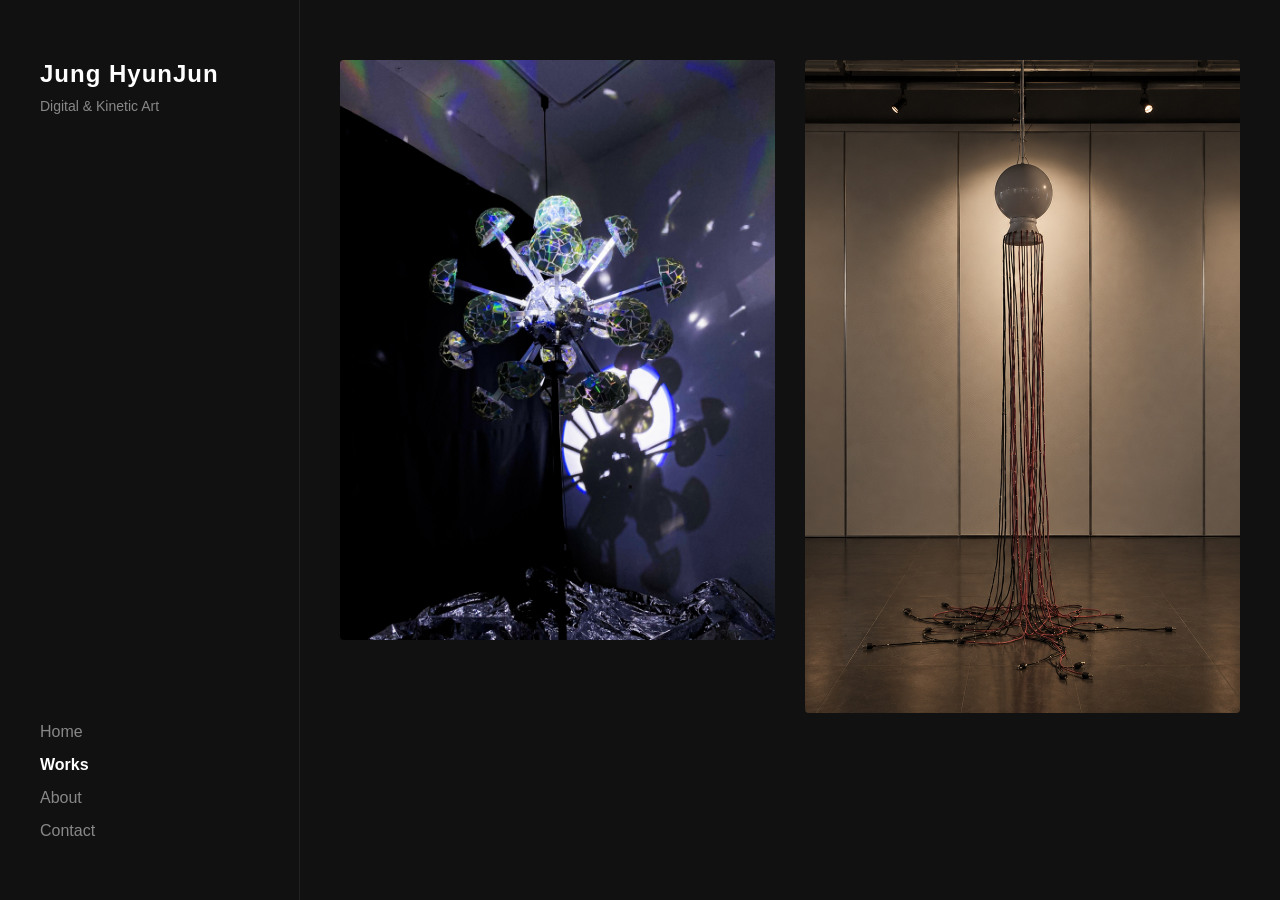
==== works.html @ 93c58afb "Update works.html" ====
<!DOCTYPE html>
<html lang="ko">
<head>
  <meta charset="UTF-8">
  <meta name="viewport" content="width=device-width, initial-scale=1.0">
  <title>Works - Jung HyunJun</title>
  <link rel="stylesheet" href="style.css">
</head>
<body>

  <!-- 1. 왼쪽 고정 메뉴 영역 -->
  <header class="sidebar">
    <div>
      <h1 class="artist-name">Jung HyunJun</h1>
      <p class="artist-bio">Digital & Kinetic Art</p>
    </div>
    
    <nav class="menu">
      <a href="index.html">Home</a>
      <a href="works.html" class="active">Works</a>
      <a href="about.html">About</a>
      <a href="contact.html">Contact</a>
    </nav>
  </header>

  <!-- 2. 오른쪽 작품 갤러리 영역 -->
  <main class="gallery-container">
    
    <!-- 작품 1 -->
    <article class="work-card">
      <div class="media-box">
        <img src="assets/서릿빛_1_최종.jpg" alt="서릿빛">
        <div class="work-overlay">
          <h2 class="work-title">서릿빛</h2>
          <p class="work-meta">Kinetic Light Installation, 2024</p>
        </div>
      </div>
    </article>

    <!-- 작품 2 -->
    <article class="work-card">
      <div class="media-box">
        <img src="assets/그거아닌데최종.jpg" alt="Oops, Not That One!">
        <div class="work-overlay">
          <h2 class="work-title">Oops, Not That One!</h2>
          <p class="work-meta">Interactive Light Installation, 2025</p>
        </div>
      </div>
    </article>

  </main>

</body>
</html>
---- style.css ----
/* 전체 기본 설정 */
body {
  margin: 0;
  background-color: #111111;
  color: #ffffff;
  font-family: sans-serif;
  display: flex;
  min-height: 100vh;
  overflow-x: hidden;
}

/* 왼쪽 고정 메뉴바 */
.sidebar {
  width: 300px;
  padding: 60px 40px;
  display: flex;
  flex-direction: column;
  justify-content: space-between;
  box-sizing: border-box;
  border-right: 1px solid #222222;
  flex-shrink: 0;
  position: sticky;
  top: 0;
  height: 100vh;
}

.artist-name {
  font-size: 24px;
  font-weight: bold;
  letter-spacing: 1px;
  margin: 0 0 10px 0;
}

.artist-bio {
  color: #888888;
  font-size: 14px;
  margin: 0;
}

.menu {
  display: flex;
  flex-direction: column;
  gap: 15px;
}

.menu a {
  color: #888888;
  text-decoration: none;
  font-size: 16px;
  transition: color 0.2s;
}

.menu a:hover,
.menu a.active {
  color: #ffffff;
  font-weight: bold;
}

/* 🌊 갤러리 전체 컨테이너 (Flex로 3개의 세로 열 배치) */
.gallery-container {
  flex: 1;
  padding: 60px 40px;
  display: flex;
  gap: 30px;                 /* 1, 2, 3열 사이의 가로 간격 */
  box-sizing: border-box;
  align-items: flex-start;  /* 위쪽으로 바짝 당겨서 밀착 */
}

/* 각각의 세로 열 (가로는 1:1:1로 완전 동일) */
.gallery-column {
  flex: 1;
  display: flex;
  flex-direction: column;
  gap: 30px;                 /* 카드가 위아래로 쌓일 때 세로 간격 */
  width: 0;                  /* 열 너비 균등 강제 고정 */
}

/* 개별 작품 카드 */
.work-card {
  position: relative;
  border-radius: 4px;
  overflow: hidden;
  width: 100%;
  background-color: #1a1a1a;
}

/* 이미지 박스 및 호버 기준점 */
.media-box {
  position: relative;
  width: 100%;
  background-color: #1a1a1a;
  overflow: hidden;
  cursor: pointer;
}

/* 사진 원래 세로 비율 유지 */
.media-box img {
  width: 100%;
  height: auto;
  display: block;
  transition: filter 0.3s ease, transform 0.3s ease;
}

/* 🖼️ 마우스 올렸을 때 사진 호버 효과 */
.media-box:hover img {
  filter: brightness(0.4) grayscale(30%);
  transform: scale(1.03);
}

/* 💬 사진 위에 올려질 텍스트 오버레이 */
.work-overlay {
  position: absolute;
  top: 0;
  left: 0;
  width: 100%;
  height: 100%;
  display: flex;
  flex-direction: column;
  justify-content: center;
  align-items: center;
  text-align: center;
  padding: 20px;
  box-sizing: border-box;
  opacity: 0;
  transition: opacity 0.3s ease;
  pointer-events: none;
}

.media-box:hover .work-overlay {
  opacity: 1;
}

.work-title {
  color: #ffffff;
  font-size: 18px;
  font-weight: bold;
  margin: 0 0 8px 0;
  letter-spacing: 0.5px;
}

.work-meta {
  color: #cccccc;
  font-size: 13px;
  margin: 0;
}

/* 📱 모바일 기기 (768px 이하) */
@media screen and (max-width: 768px) {
  body {
    flex-direction: column;
    height: auto;
    overflow: auto;
  }

  .sidebar {
    width: 100%;
    height: auto;
    position: static;
    padding: 40px 30px 20px 30px;
    border-right: none;
    border-bottom: 1px solid #222222;
  }

  .gallery-container {
    flex-direction: column;
    padding: 30px 20px;
    gap: 20px;
  }

  .gallery-column {
    width: 100%;
    gap: 20px;
  }
}
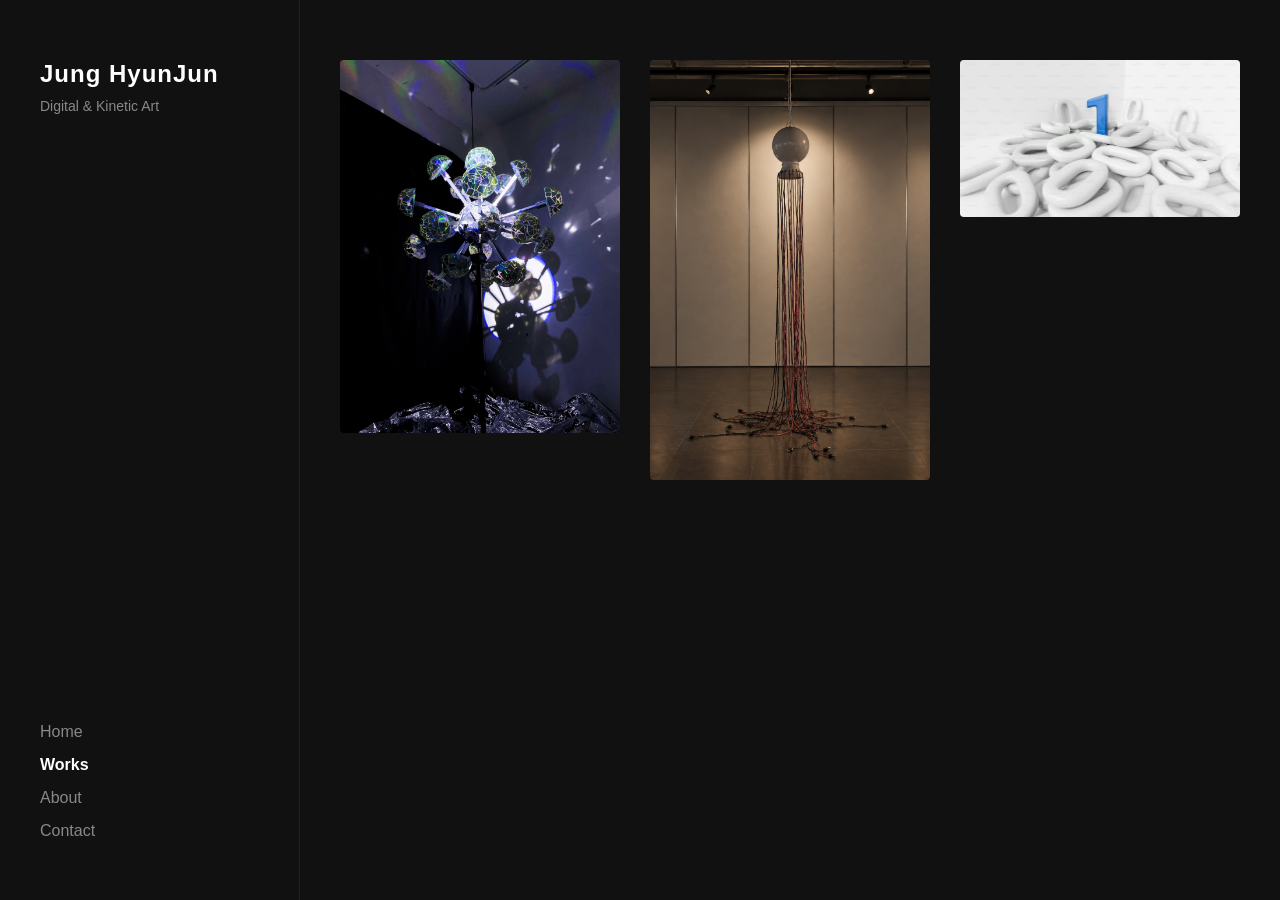
==== commit 391e7cb6: "Update works.html" ====
--- a/works.html
+++ b/works.html
@@ -48,6 +48,17 @@
       </div>
     </article>
 
+      <!-- 작품 3 -->
+    <article class="work-card">
+      <div class="media-box">
+        <img src="assets/work1.jpg" alt="씹">
+        <div class="work-overlay">
+          <h2 class="work-title">씹</h2>
+          <p class="work-meta">Interactive Light Installation, 2025</p>
+        </div>
+      </div>
+    </article>
+
   </main>
 
 </body>
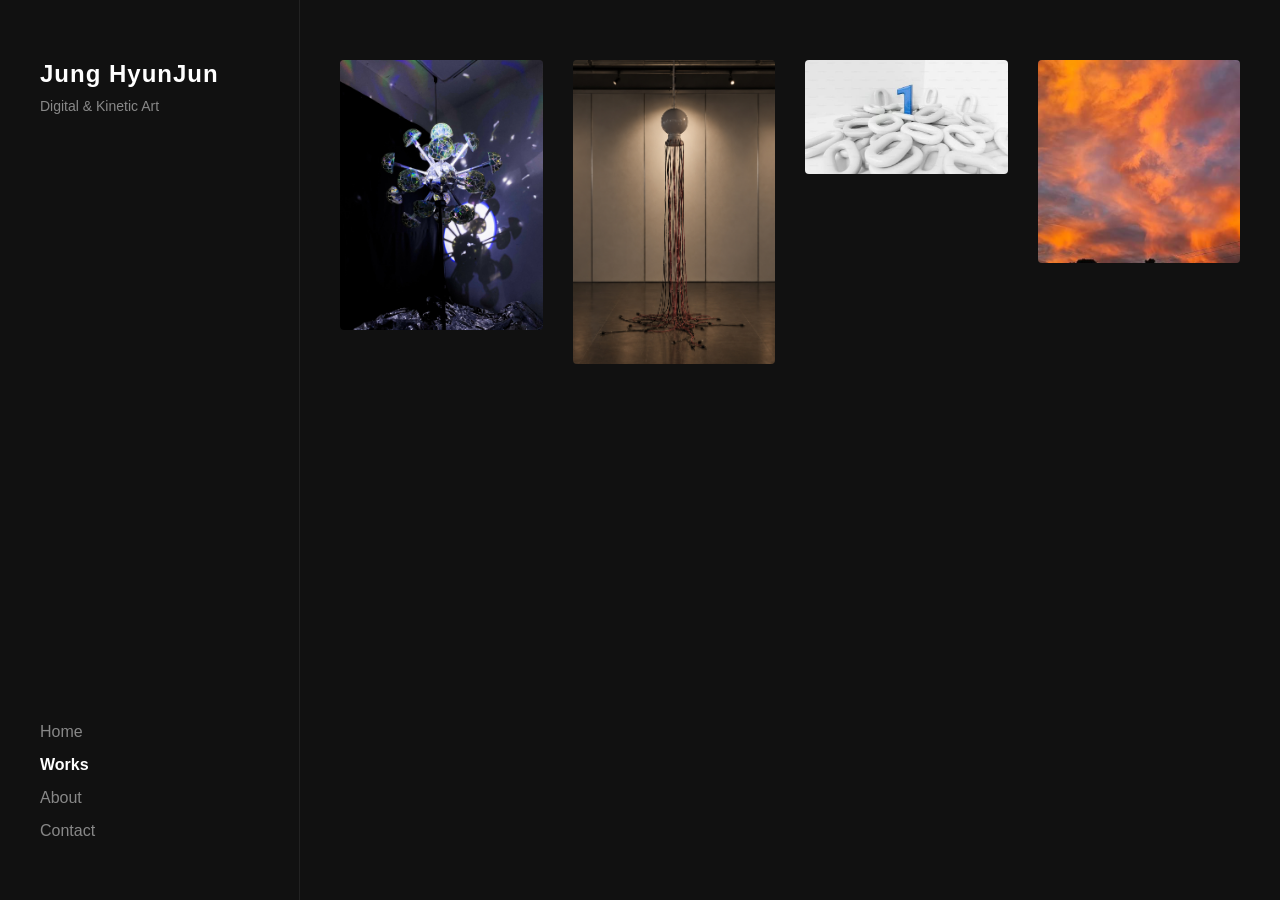
==== commit d8db1875: "Update works.html" ====
--- a/works.html
+++ b/works.html
@@ -59,6 +59,17 @@
       </div>
     </article>
 
+    <!-- 작품 4 -->
+    <article class="work-card">
+      <div class="media-box">
+        <img src="assets/work2.jpg" alt="씹2">
+        <div class="work-overlay">
+          <h2 class="work-title">씹2</h2>
+          <p class="work-meta">Interactive Light Installation, 2025</p>
+        </div>
+      </div>
+    </article>
+
   </main>
 
 </body>
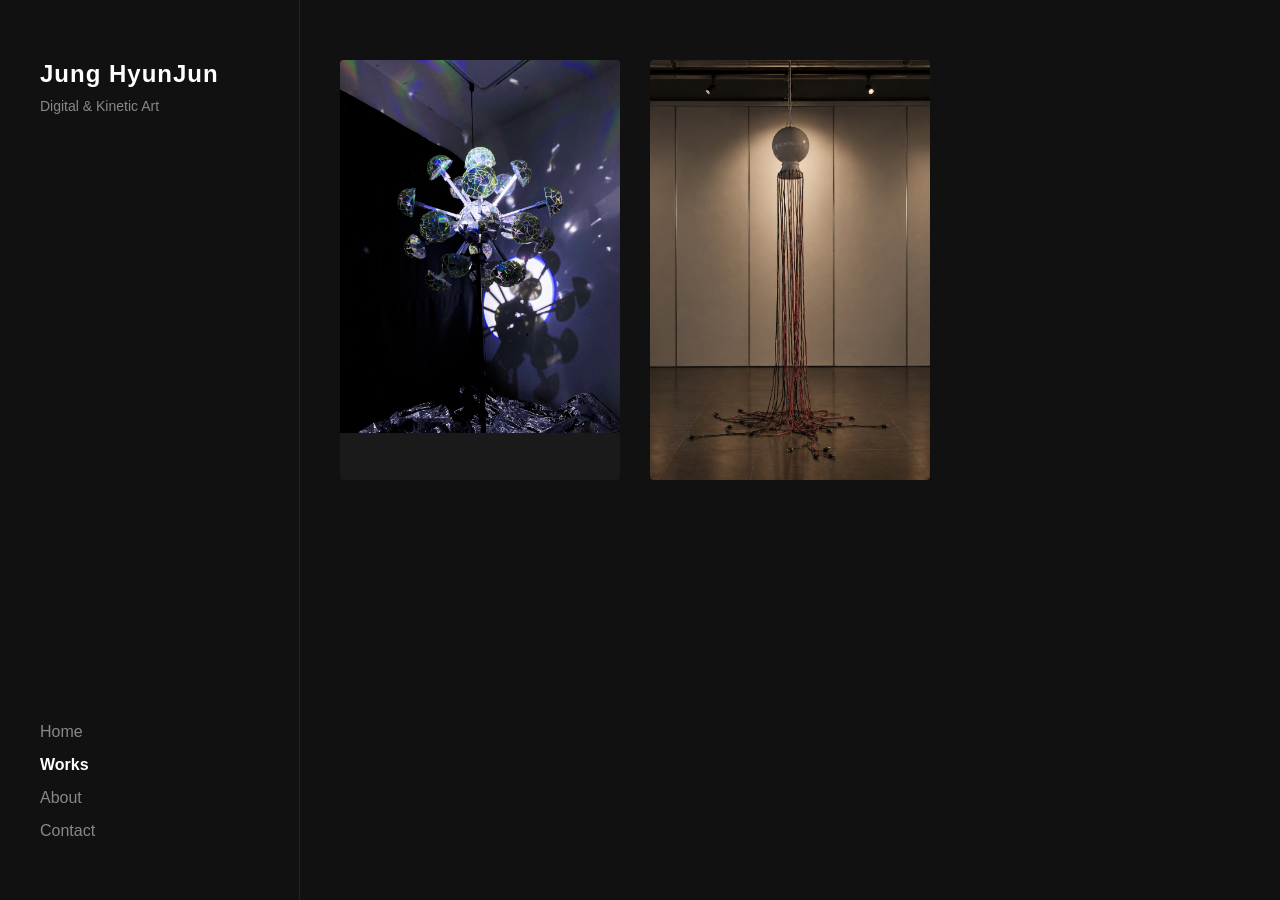
==== commit 2451b6d6: "Update works.html" ====
--- a/works.html
+++ b/works.html
@@ -48,28 +48,6 @@
       </div>
     </article>
 
-      <!-- 작품 3 -->
-    <article class="work-card">
-      <div class="media-box">
-        <img src="assets/work1.jpg" alt="씹">
-        <div class="work-overlay">
-          <h2 class="work-title">씹</h2>
-          <p class="work-meta">Interactive Light Installation, 2025</p>
-        </div>
-      </div>
-    </article>
-
-    <!-- 작품 4 -->
-    <article class="work-card">
-      <div class="media-box">
-        <img src="assets/work2.jpg" alt="씹2">
-        <div class="work-overlay">
-          <h2 class="work-title">씹2</h2>
-          <p class="work-meta">Interactive Light Installation, 2025</p>
-        </div>
-      </div>
-    </article>
-
   </main>
 
 </body>
--- a/style.css
+++ b/style.css
@@ -34,7 +34,7 @@
 .artist-bio {
   color: #888888;
   font-size: 14px;
-  margin: 0;
+  margin: 0 0 15px 0;
 }
 
 .menu {
@@ -56,23 +56,37 @@
   font-weight: bold;
 }
 
-/* 🌊 갤러리 전체 컨테이너 (Flex로 3개의 세로 열 배치) */
+/* [index.html 전용] 메인 홈 화면 */
+.main-content {
+  flex: 1;
+  display: flex;
+  justify-content: center;
+  align-items: center;
+  padding: 40px;
+  box-sizing: border-box;
+}
+
+.hero-box {
+  width: 100%;
+  max-width: 900px;
+}
+
+.hero-box img {
+  width: 100%;
+  height: auto;
+  display: block;
+  border-radius: 4px;
+}
+
+/* 🌊 갤러리 전체 컨테이너 (PC: 3열 그리드 / 순서: 1 2 3 / 4 5) */
 .gallery-container {
   flex: 1;
   padding: 60px 40px;
-  display: flex;
-  gap: 30px;                 /* 1, 2, 3열 사이의 가로 간격 */
+  display: grid;
+  grid-template-columns: repeat(3, 1fr);  /* 가로 3열 균등 배치 */
+  gap: 30px;                              /* 카드 사이의 가로/세로 간격 */
   box-sizing: border-box;
-  align-items: flex-start;  /* 위쪽으로 바짝 당겨서 밀착 */
-}
-
-/* 각각의 세로 열 (가로는 1:1:1로 완전 동일) */
-.gallery-column {
-  flex: 1;
-  display: flex;
-  flex-direction: column;
-  gap: 30px;                 /* 카드가 위아래로 쌓일 때 세로 간격 */
-  width: 0;                  /* 열 너비 균등 강제 고정 */
+  align-content: start;                   /* 위쪽부터 차곡차곡 정렬 */
 }
 
 /* 개별 작품 카드 */
@@ -93,7 +107,6 @@
   cursor: pointer;
 }
 
-/* 사진 원래 세로 비율 유지 */
 .media-box img {
   width: 100%;
   height: auto;
@@ -101,7 +114,7 @@
   transition: filter 0.3s ease, transform 0.3s ease;
 }
 
-/* 🖼️ 마우스 올렸을 때 사진 호버 효과 */
+/* 🖼️ 마우스 올렸을 때 사진 호버 효과[cite: 3] */
 .media-box:hover img {
   filter: brightness(0.4) grayscale(30%);
   transform: scale(1.03);
@@ -144,7 +157,7 @@
   margin: 0;
 }
 
-/* 📱 모바일 기기 (768px 이하) */
+/* 📱 모바일 기기 (768px 이하)[cite: 3] */
 @media screen and (max-width: 768px) {
   body {
     flex-direction: column;
@@ -161,14 +174,10 @@
     border-bottom: 1px solid #222222;
   }
 
+  /* 모바일에서는 1열 세로 정렬[cite: 3] */
   .gallery-container {
-    flex-direction: column;
+    grid-template-columns: 1fr;
     padding: 30px 20px;
     gap: 20px;
   }
-
-  .gallery-column {
-    width: 100%;
-    gap: 20px;
-  }
 }
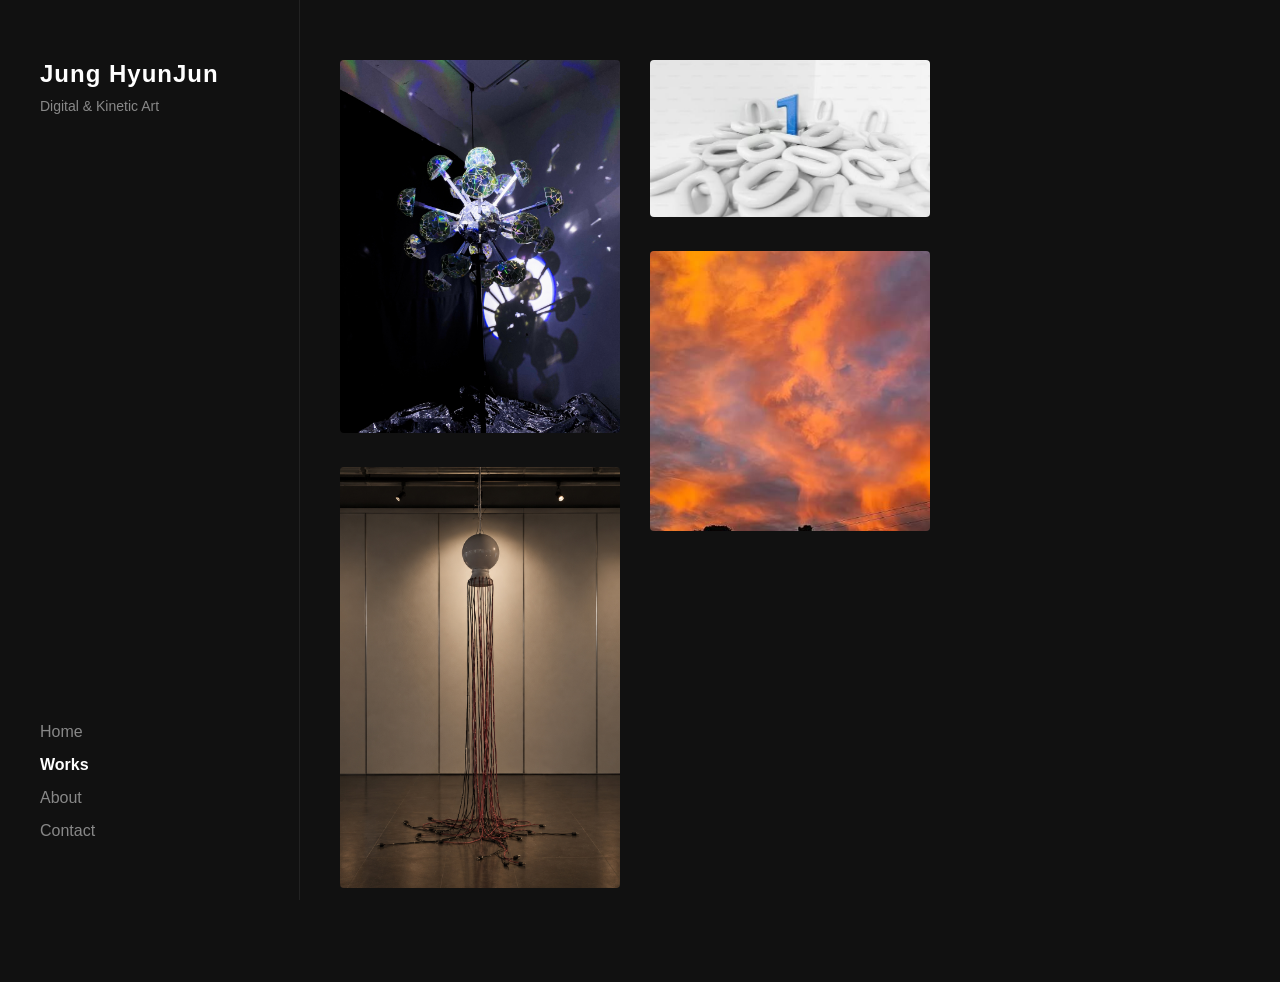
==== commit 4924e848: "Update works.html" ====
--- a/works.html
+++ b/works.html
@@ -48,6 +48,28 @@
       </div>
     </article>
 
+    <!-- 작품 3 -->
+    <article class="work-card">
+      <div class="media-box">
+        <img src="assets/work1.jpg" alt="Oops, Not That One!">
+        <div class="work-overlay">
+          <h2 class="work-title">Oops, Not That One!</h2>
+          <p class="work-meta">Interactive Light Installation, 2025</p>
+        </div>
+      </div>
+    </article>
+
+    <!-- 작품 4 -->
+    <article class="work-card">
+      <div class="media-box">
+        <img src="assets/work2.jpg" alt="Oops, Not That One!">
+        <div class="work-overlay">
+          <h2 class="work-title">Oops, Not That One!</h2>
+          <p class="work-meta">Interactive Light Installation, 2025</p>
+        </div>
+      </div>
+    </article>
+
   </main>
 
 </body>
--- a/style.css
+++ b/style.css
@@ -34,7 +34,7 @@
 .artist-bio {
   color: #888888;
   font-size: 14px;
-  margin: 0 0 15px 0;
+  margin: 0;
 }
 
 .menu {
@@ -78,24 +78,26 @@
   border-radius: 4px;
 }
 
-/* 🌊 갤러리 전체 컨테이너 (PC: 3열 그리드 / 순서: 1 2 3 / 4 5) */
+/* 🌊 갤러리 전체 컨테이너 (PC: 3열 폭포수 갤러리) */
 .gallery-container {
   flex: 1;
   padding: 60px 40px;
-  display: grid;
-  grid-template-columns: repeat(3, 1fr);  /* 가로 3열 균등 배치 */
-  gap: 30px;                              /* 카드 사이의 가로/세로 간격 */
+  column-count: 3;           /* PC에서 3열로 분할 */
+  column-gap: 30px;          /* 열 사이 가로 간격 */
   box-sizing: border-box;
-  align-content: start;                   /* 위쪽부터 차곡차곡 정렬 */
+  height: auto;
 }
 
 /* 개별 작품 카드 */
 .work-card {
+  break-inside: avoid;       /* 카드가 열 사이에서 중간에 잘리지 않도록 방지 */
+  margin-bottom: 30px;       /* 카드 세로 간격 */
   position: relative;
   border-radius: 4px;
   overflow: hidden;
   width: 100%;
   background-color: #1a1a1a;
+  display: inline-block;     /* 이미지가 아래로 뚝 떨어지지 않고 열에 딱 맞게 정렬 */
 }
 
 /* 이미지 박스 및 호버 기준점 */
@@ -114,7 +116,7 @@
   transition: filter 0.3s ease, transform 0.3s ease;
 }
 
-/* 🖼️ 마우스 올렸을 때 사진 호버 효과[cite: 3] */
+/* 🖼️ 마우스 올렸을 때 사진 호버 효과 */
 .media-box:hover img {
   filter: brightness(0.4) grayscale(30%);
   transform: scale(1.03);
@@ -157,7 +159,7 @@
   margin: 0;
 }
 
-/* 📱 모바일 기기 (768px 이하)[cite: 3] */
+/* 📱 모바일 기기 (768px 이하) */
 @media screen and (max-width: 768px) {
   body {
     flex-direction: column;
@@ -174,10 +176,17 @@
     border-bottom: 1px solid #222222;
   }
 
-  /* 모바일에서는 1열 세로 정렬[cite: 3] */
+  .artist-bio {
+    margin-bottom: 15px;
+  }
+
+  /* 모바일에서는 세로 1열 정렬 */
   .gallery-container {
-    grid-template-columns: 1fr;
+    column-count: 1;
     padding: 30px 20px;
-    gap: 20px;
+  }
+
+  .work-card {
+    margin-bottom: 20px;
   }
 }
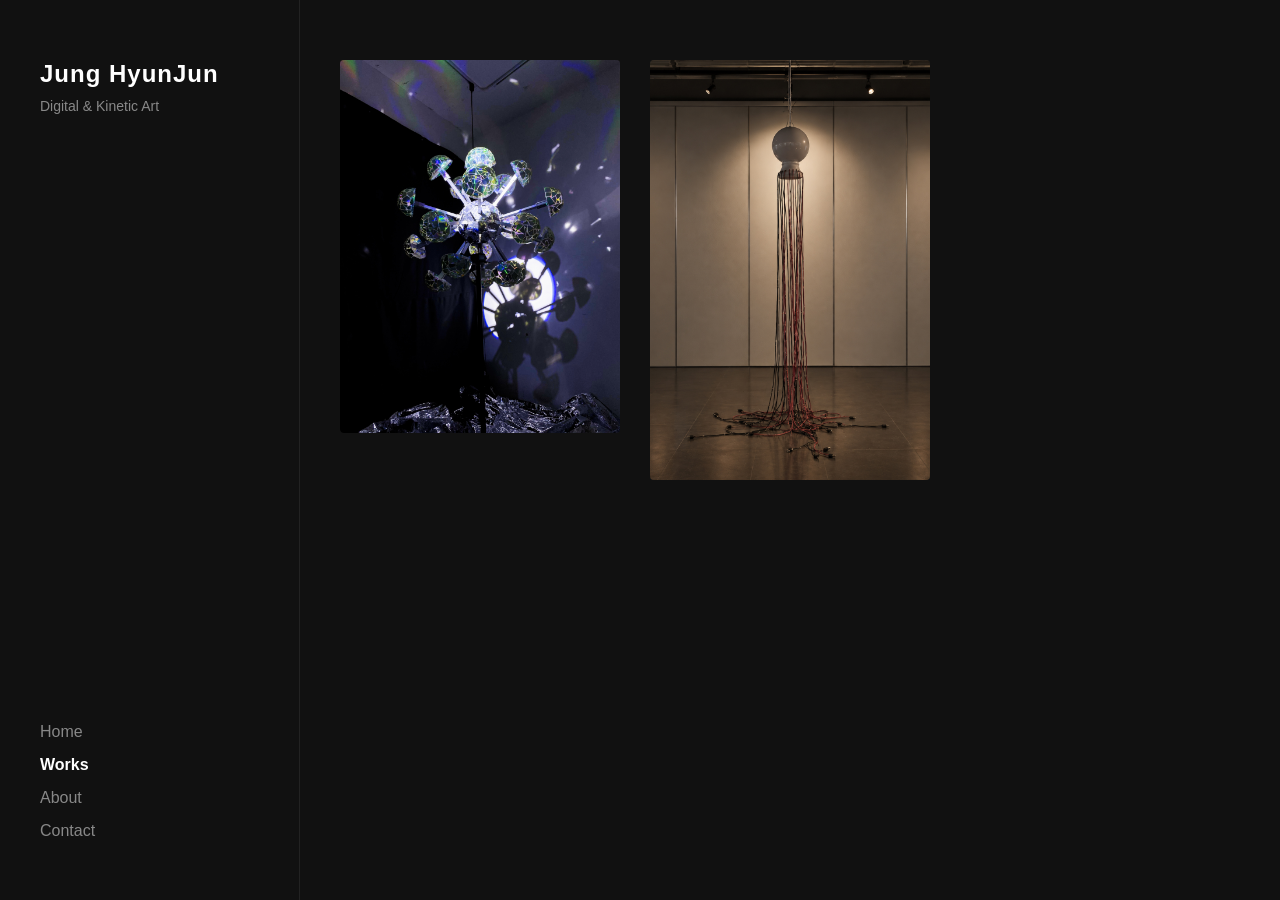
==== commit 6bd938d3: "Update works.html" ====
--- a/works.html
+++ b/works.html
@@ -23,52 +23,49 @@
     </nav>
   </header>
 
-  <!-- 2. 오른쪽 작품 갤러리 영역 -->
+  <!-- 2. 오른쪽 작품 갤러리 영역 (기둥 1, 2, 3번 구획) -->
   <main class="gallery-container">
     
-    <!-- 작품 1 -->
-    <article class="work-card">
-      <div class="media-box">
-        <img src="assets/서릿빛_1_최종.jpg" alt="서릿빛">
-        <div class="work-overlay">
-          <h2 class="work-title">서릿빛</h2>
-          <p class="work-meta">Kinetic Light Installation, 2024</p>
+    <!-- 📌 [기둥 1번] (1번째 기둥에 넣을 작품들) -->
+    <div class="gallery-column">
+
+      <article class="work-card">
+        <div class="media-box">
+          <img src="assets/서릿빛_1_최종.jpg" alt="서릿빛">
+          <div class="work-overlay">
+            <h2 class="work-title">서릿빛</h2>
+            <p class="work-meta">Kinetic Light Installation, 2024</p>
+          </div>
         </div>
-      </div>
-    </article>
+      </article>
 
-    <!-- 작품 2 -->
-    <article class="work-card">
-      <div class="media-box">
-        <img src="assets/그거아닌데최종.jpg" alt="Oops, Not That One!">
-        <div class="work-overlay">
-          <h2 class="work-title">Oops, Not That One!</h2>
-          <p class="work-meta">Interactive Light Installation, 2025</p>
+      <!-- 1번 기둥에 추가할 다른 작품은 여기에 넣으시면 됩니다 -->
+
+    </div>
+
+    <!-- 📌 [기둥 2번] (2번째 기둥에 넣을 작품들) -->
+    <div class="gallery-column">
+
+      <article class="work-card">
+        <div class="media-box">
+          <img src="assets/그거아닌데최종.jpg" alt="Oops, Not That One!">
+          <div class="work-overlay">
+            <h2 class="work-title">Oops, Not That One!</h2>
+            <p class="work-meta">Interactive Light Installation, 2025</p>
+          </div>
         </div>
-      </div>
-    </article>
+      </article>
 
-    <!-- 작품 3 -->
-    <article class="work-card">
-      <div class="media-box">
-        <img src="assets/work1.jpg" alt="Oops, Not That One!">
-        <div class="work-overlay">
-          <h2 class="work-title">Oops, Not That One!</h2>
-          <p class="work-meta">Interactive Light Installation, 2025</p>
-        </div>
-      </div>
-    </article>
+      <!-- 2번 기둥에 추가할 다른 작품은 여기에 넣으시면 됩니다 -->
 
-    <!-- 작품 4 -->
-    <article class="work-card">
-      <div class="media-box">
-        <img src="assets/work2.jpg" alt="Oops, Not That One!">
-        <div class="work-overlay">
-          <h2 class="work-title">Oops, Not That One!</h2>
-          <p class="work-meta">Interactive Light Installation, 2025</p>
-        </div>
-      </div>
-    </article>
+    </div>
+
+    <!-- 📌 [기둥 3번] (3번째 기둥에 넣을 작품들) -->
+    <div class="gallery-column">
+
+      <!-- 3번 기둥에 들어갈 작품 카드를 여기에 넣으시면 됩니다 -->
+
+    </div>
 
   </main>
 
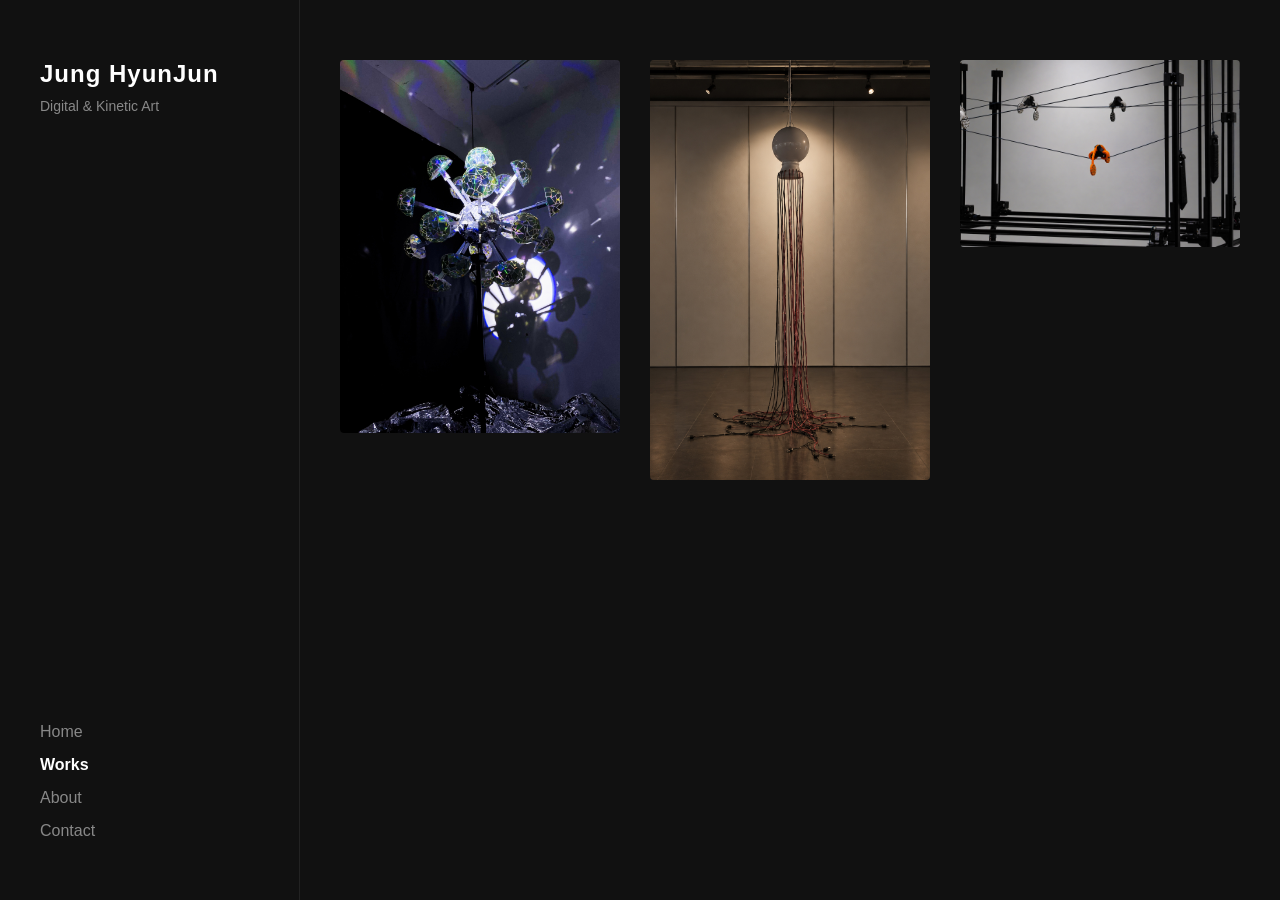
==== commit e06063a5: "Update works.html" ====
--- a/works.html
+++ b/works.html
@@ -63,6 +63,17 @@
     <!-- 📌 [기둥 3번] (3번째 기둥에 넣을 작품들) -->
     <div class="gallery-column">
 
+       <article class="work-card">
+        <div class="media-box">
+          <img src="assets/V 최종.jpg" alt="V">
+          <div class="work-overlay">
+            <h2 class="work-title">V</h2>
+            <p class="work-meta">Kinetic Installation, 2025</p>
+          </div>
+        </div>
+      </article>
+      
+
       <!-- 3번 기둥에 들어갈 작품 카드를 여기에 넣으시면 됩니다 -->
 
     </div>
--- a/style.css
+++ b/style.css
@@ -78,29 +78,36 @@
   border-radius: 4px;
 }
 
-/* 🌊 갤러리 전체 컨테이너 (PC: 3열 폭포수 갤러리) */
+/* 🌊 갤러리 전체 컨테이너 (기둥 3개 나란히 정렬) */
 .gallery-container {
   flex: 1;
   padding: 60px 40px;
-  column-count: 3;           /* PC에서 3열로 분할 */
-  column-gap: 30px;          /* 열 사이 가로 간격 */
+  display: flex;
+  gap: 30px;                 /* 기둥 사이 간격 */
   box-sizing: border-box;
+  align-items: flex-start;   /* 기둥별로 위로 바짝 붙게 정렬 */
   height: auto;
+}
+
+/* 각각의 기둥 (1번, 2번, 3번 기둥) */
+.gallery-column {
+  flex: 1;
+  display: flex;
+  flex-direction: column;
+  gap: 30px;                 /* 한 기둥 안에서 카드 끼리 위아래 간격 */
+  width: 0;                  /* 3개의 기둥 너비가 완전 동일하게 고정 */
 }
 
 /* 개별 작품 카드 */
 .work-card {
-  break-inside: avoid;       /* 카드가 열 사이에서 중간에 잘리지 않도록 방지 */
-  margin-bottom: 30px;       /* 카드 세로 간격 */
   position: relative;
   border-radius: 4px;
   overflow: hidden;
   width: 100%;
   background-color: #1a1a1a;
-  display: inline-block;     /* 이미지가 아래로 뚝 떨어지지 않고 열에 딱 맞게 정렬 */
 }
 
-/* 이미지 박스 및 호버 기준점 */
+/* 이미지 박스 (세로 고정 없이 원래 비율대로 원본 유지) */
 .media-box {
   position: relative;
   width: 100%;
@@ -111,7 +118,7 @@
 
 .media-box img {
   width: 100%;
-  height: auto;
+  height: auto;              /* 비율 고정 해제 - 원본 세로 비율 그대로 출력 */
   display: block;
   transition: filter 0.3s ease, transform 0.3s ease;
 }
@@ -176,17 +183,15 @@
     border-bottom: 1px solid #222222;
   }
 
-  .artist-bio {
-    margin-bottom: 15px;
+  /* 모바일에서는 기둥 1, 2, 3번이 순서대로 1열 세로 정렬 */
+  .gallery-container {
+    flex-direction: column;
+    padding: 30px 20px;
+    gap: 20px;
   }
 
-  /* 모바일에서는 세로 1열 정렬 */
-  .gallery-container {
-    column-count: 1;
-    padding: 30px 20px;
-  }
-
-  .work-card {
-    margin-bottom: 20px;
+  .gallery-column {
+    width: 100%;
+    gap: 20px;
   }
 }
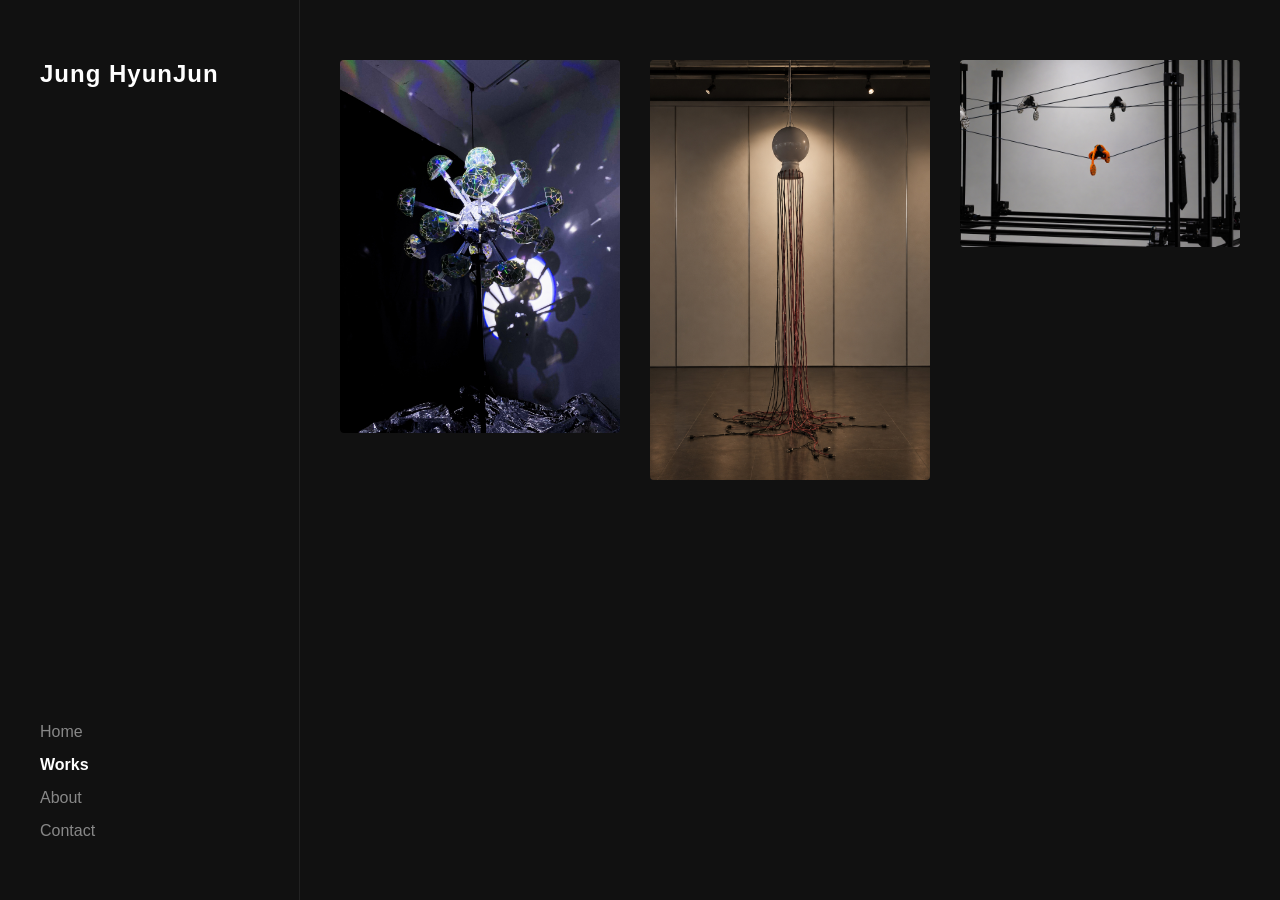
==== commit f33649a3: "Update works.html" ====
--- a/works.html
+++ b/works.html
@@ -12,7 +12,7 @@
   <header class="sidebar">
     <div>
       <h1 class="artist-name">Jung HyunJun</h1>
-      <p class="artist-bio">Digital & Kinetic Art</p>
+      <p class="artist-bio"></p>
     </div>
     
     <nav class="menu">
